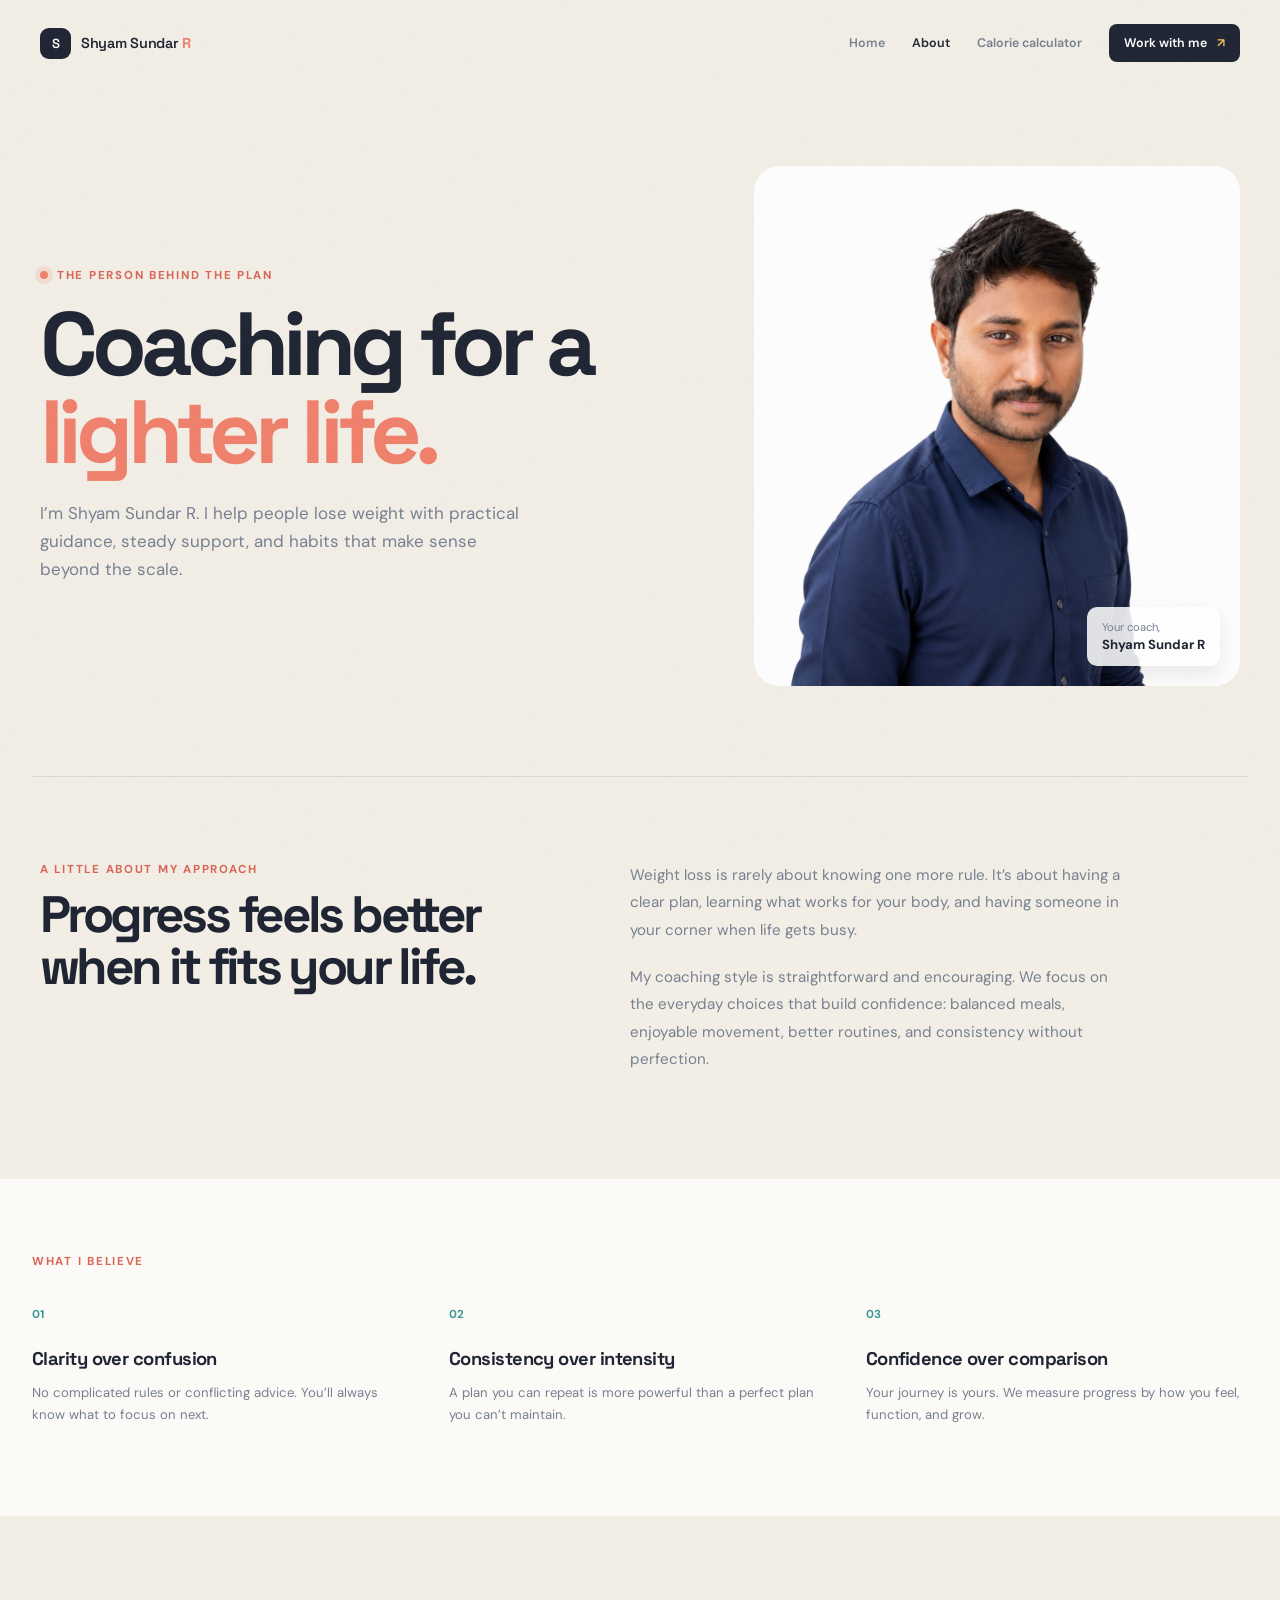
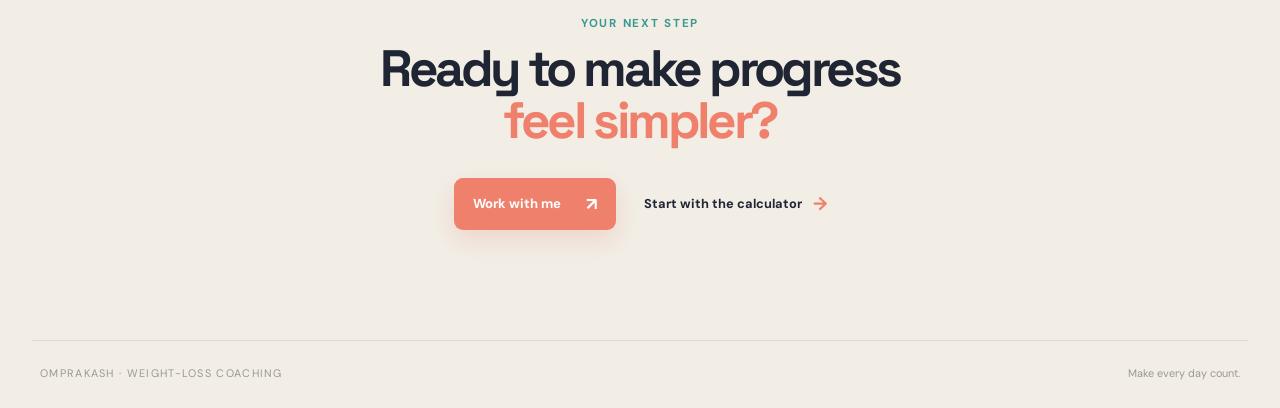
==== about.html @ ed953296 "Name changed" ====
<!DOCTYPE html>
<html lang="en">
<head>
  <meta charset="UTF-8" />
  <meta name="viewport" content="width=device-width, initial-scale=1.0" />
  <meta name="description" content="Learn about Shyam Sundar R and his practical approach to weight-loss coaching." />
  <title>About OMPRAKASH — Weight-loss Coach</title>
  <link rel="preconnect" href="https://fonts.googleapis.com" />
  <link rel="preconnect" href="https://fonts.gstatic.com" crossorigin />
  <link href="https://fonts.googleapis.com/css2?family=DM+Sans:wght@400;500;600;700&family=Space+Grotesk:wght@500;600;700&display=swap" rel="stylesheet" />
  <link rel="stylesheet" href="style.css" />
</head>
<body class="about-page">
  <main class="home-shell">
    <nav class="site-nav" aria-label="Main navigation">
      <a class="brand" href="index.html"><span class="brand-mark">S</span><span>Shyam Sundar <b>R</b></span></a>
      <div class="nav-links"><a href="index.html">Home</a><a class="active" href="about.html">About</a><a href="calculator.html">Calorie calculator</a><a class="nav-cta" href="index.html#contact">Work with me <span>↗</span></a></div>
    </nav>

    <section class="about-hero">
      <div class="about-hero-copy"><p class="eyebrow"><span class="eyebrow-dot"></span> The person behind the plan</p><h1>Coaching for a<br /><em>lighter life.</em></h1><p class="hero-text">I’m Shyam Sundar R. I help people lose weight with practical guidance, steady support, and habits that make sense beyond the scale.</p></div>
      <div class="about-photo"><img src="omprakash_image.jpg" alt="Shyam Sundar R, weight-loss coach" /><span class="photo-caption">Your coach,<br /><strong>Shyam Sundar R</strong></span></div>
    </section>

    <section class="about-story"><div><p class="section-kicker">A little about my approach</p><h2>Progress feels better<br />when it fits your life.</h2></div><div class="story-copy"><p>Weight loss is rarely about knowing one more rule. It’s about having a clear plan, learning what works for your body, and having someone in your corner when life gets busy.</p><p>My coaching style is straightforward and encouraging. We focus on the everyday choices that build confidence: balanced meals, enjoyable movement, better routines, and consistency without perfection.</p></div></section>

    <section class="values-section"><p class="section-kicker">What I believe</p><div class="values-grid"><article><span>01</span><h3>Clarity over confusion</h3><p>No complicated rules or conflicting advice. You’ll always know what to focus on next.</p></article><article><span>02</span><h3>Consistency over intensity</h3><p>A plan you can repeat is more powerful than a perfect plan you can’t maintain.</p></article><article><span>03</span><h3>Confidence over comparison</h3><p>Your journey is yours. We measure progress by how you feel, function, and grow.</p></article></div></section>

    <section class="about-cta"><p class="section-kicker">Your next step</p><h2>Ready to make progress<br /><em>feel simpler?</em></h2><div><a class="primary-button" href="index.html#contact">Work with me <span>↗</span></a><a class="text-link" href="calculator.html">Start with the calculator <span>→</span></a></div></section>
    <footer><span>OMPRAKASH · WEIGHT-LOSS COACHING</span><span>Make every day count.</span></footer>
  </main>
</body>
</html>
---- style.css ----
:root {
  --ink: #1f2533;
  --muted: #778090;
  --line: #e8e7e1;
  --paper: #fbfaf7;
  --cream: #f2eee6;
  --coral: #ef806c;
  --coral-dark: #d96555;
  --teal: #3a9992;
  --teal-light: #e0f2ef;
  --gold: #f4bd58;
  --shadow: 0 24px 70px rgba(52, 48, 35, .10);
}

* { box-sizing: border-box; }
body { margin: 0; color: var(--ink); background: var(--cream); font-family: "DM Sans", sans-serif; }
body::before { content: ""; position: fixed; inset: 0; pointer-events: none; opacity: .18; background-image: url("data:image/svg+xml,%3Csvg viewBox='0 0 180 180' xmlns='http://www.w3.org/2000/svg'%3E%3Cfilter id='n'%3E%3CfeTurbulence type='fractalNoise' baseFrequency='.8' numOctaves='4' stitchTiles='stitch'/%3E%3C/filter%3E%3Crect width='100%25' height='100%25' filter='url(%23n)' opacity='.14'/%3E%3C/svg%3E"); }
.page-shell { width: min(1160px, calc(100% - 40px)); margin: 0 auto; padding: 70px 0 28px; }
.home-shell { width: min(1240px, calc(100% - 64px)); margin: 0 auto; padding: 24px 0 28px; }
.site-nav { display: flex; align-items: center; justify-content: space-between; gap: 24px; padding: 0 8px 26px; }
.brand { display: inline-flex; align-items: center; gap: 10px; color: var(--ink); font-family: "Space Grotesk", sans-serif; font-size: .9rem; font-weight: 600; text-decoration: none; letter-spacing: -.02em; }
.brand b { color: var(--coral); }
.brand-mark { display: grid; place-items: center; width: 31px; height: 31px; border-radius: 9px; background: var(--ink); color: white; font-size: .82rem; }
.nav-links { display: flex; align-items: center; gap: 27px; }
.nav-links a { color: var(--muted); font-size: .78rem; font-weight: 600; text-decoration: none; transition: color .2s ease; }
.nav-links a:hover, .nav-links a.active { color: var(--ink); }
.nav-links .nav-cta { padding: 11px 15px; border-radius: 8px; background: var(--ink); color: white; }
.nav-links .nav-cta span { margin-left: 7px; color: var(--gold); }
.home-hero { display: grid; grid-template-columns: .96fr 1.04fr; gap: 64px; align-items: center; min-height: 650px; padding: 46px 8px 75px; }
.home-hero h1 { font-size: clamp(4rem, 7.3vw, 7.5rem); }
.home-hero .hero-text { max-width: 450px; }
.hero-actions { display: flex; align-items: center; gap: 25px; margin-top: 31px; }
.primary-button, .light-button { display: inline-flex; align-items: center; gap: 25px; padding: 15px 19px; border-radius: 9px; color: white; background: var(--coral); font-size: .82rem; font-weight: 700; text-decoration: none; box-shadow: 0 10px 25px rgba(217,101,85,.18); transition: transform .2s ease, background .2s ease; }
.primary-button:hover, .light-button:hover { transform: translateY(-2px); background: var(--coral-dark); }
.primary-button span, .light-button span { font-size: 1.1rem; }
.text-link { display: inline-flex; align-items: center; gap: 11px; color: var(--ink); font-size: .8rem; font-weight: 700; text-decoration: none; }
.text-link span { color: var(--coral); font-size: 1.15rem; transition: transform .2s ease; }
.text-link:hover span { transform: translateX(4px); }
.social-proof { display: flex; align-items: center; gap: 12px; margin-top: 55px; }
.avatar-stack { display: flex; padding-left: 8px; }
.avatar-stack span { display: grid; place-items: center; width: 30px; height: 30px; margin-left: -8px; border: 2px solid var(--cream); border-radius: 50%; background: var(--teal); color: white; font-size: .62rem; font-weight: 700; }
.avatar-stack span:nth-child(2) { background: var(--coral); }.avatar-stack span:nth-child(3) { background: var(--gold); color: var(--ink); }
.social-proof p { margin: 0; color: var(--muted); font-size: .7rem; line-height: 1.55; }.social-proof strong { color: var(--ink); }
.hero-visual { position: relative; min-height: 540px; overflow: hidden; border-radius: 28px; background: #f7f7f5; }
.hero-image { display: block; width: 100%; height: 100%; min-height: 540px; object-fit: cover; object-position: center top; }
.hero-visual::before { content: ""; position: absolute; width: 450px; height: 450px; right: -60px; bottom: -190px; border: 1px solid rgba(255,255,255,.55); border-radius: 50%; box-shadow: 0 0 0 55px rgba(255,255,255,.12), 0 0 0 110px rgba(255,255,255,.08); }
.visual-glow { position: absolute; width: 280px; height: 280px; top: 54px; right: 12%; border-radius: 50%; background: #b5d5c8; filter: blur(2px); }
.sun-disc { position: absolute; top: 85px; right: 24%; width: 118px; height: 118px; display: grid; place-items: center; border-radius: 50%; background: #f8ca70; color: white; font-size: 1.9rem; box-shadow: 0 0 0 17px rgba(248,202,112,.2); }
.hero-card { position: absolute; z-index: 2; display: flex; gap: 13px; align-items: center; padding: 13px 15px; border: 1px solid rgba(255,255,255,.75); border-radius: 13px; background: rgba(255,255,255,.8); box-shadow: 0 12px 25px rgba(36,73,66,.1); backdrop-filter: blur(10px); }.card-top { top: 53px; left: 35px; display: block; }.card-top span { display: block; margin-bottom: 4px; color: var(--coral); font-size: .62rem; font-weight: 700; }.hero-card strong, .hero-card small { display: block; }.hero-card strong { font-size: .78rem; }.hero-card small { margin-top: 2px; color: var(--muted); font-size: .65rem; }.card-bottom { left: 32px; bottom: 52px; }.check { display: grid; place-items: center; width: 27px; height: 27px; border-radius: 50%; background: var(--teal); color: white; font-size: .75rem; }
.figure { position: absolute; z-index: 1; bottom: -15px; left: 42%; width: 185px; height: 395px; }.figure-head { position: absolute; left: 71px; top: 0; width: 63px; height: 67px; border-radius: 50% 50% 45% 45%; background: #a65f45; }.figure-body { position: absolute; top: 56px; left: 41px; width: 126px; height: 205px; border-radius: 48% 48% 26% 32%; background: #f5a27e; transform: rotate(5deg); }.figure-arm { position: absolute; z-index: -1; top: 92px; left: 7px; width: 50px; height: 205px; border-radius: 35px; background: #a65f45; transform: rotate(11deg); }.figure-leg { position: absolute; top: 233px; width: 52px; height: 175px; border-radius: 28px; background: #e57357; }.figure-leg.left { left: 50px; transform: rotate(4deg); }.figure-leg.right { left: 105px; transform: rotate(-7deg); }
.plant { position: absolute; right: 35px; bottom: 28px; width: 68px; height: 130px; }.plant b { position: absolute; bottom: 0; left: 13px; width: 44px; height: 47px; border-radius: 7px 7px 20px 20px; background: #d77b59; }.plant i { position: absolute; bottom: 35px; left: 31px; width: 24px; height: 74px; border-radius: 100% 0; background: #4f9f81; transform-origin: bottom; transform: rotate(-28deg); }.plant i:nth-child(2) { transform: rotate(29deg) scale(.82); background: #6aaa87; }.plant i:nth-child(3) { transform: rotate(3deg) scale(.68); background: #398c76; }
.promise-section, .method-section { padding: 80px 8px; border-top: 1px solid rgba(31,37,51,.1); }.promise-section { display: grid; grid-template-columns: .8fr 1.2fr; gap: 80px; }.section-intro h2, .method-copy h2, .contact-section h2 { margin: 0; font-size: clamp(2.5rem, 4vw, 4.2rem); line-height: 1.02; letter-spacing: -.07em; }.section-intro h2 em, .method-copy h2 em, .contact-section h2 em { color: var(--coral); font-style: normal; }.promise-grid { display: grid; grid-template-columns: repeat(3, 1fr); gap: 25px; }.promise-grid article { padding-top: 4px; }.number { color: var(--coral); font-family: "Space Grotesk"; font-size: .72rem; font-weight: 700; }.promise-grid h3 { margin: 31px 0 13px; font-family: "Space Grotesk"; font-size: 1.15rem; letter-spacing: -.035em; }.promise-grid p, .method-copy > p { margin: 0; color: var(--muted); font-size: .82rem; line-height: 1.7; }
.method-section { display: grid; grid-template-columns: 1fr 1fr; gap: 100px; align-items: center; background: var(--paper); margin: 0 -100px; padding-left: 100px; padding-right: 100px; }.method-copy .section-kicker { margin-bottom: 18px; }.method-copy > p { max-width: 450px; margin: 25px 0; }.steps-card { display: grid; gap: 13px; }.steps-card div { display: grid; grid-template-columns: 38px 1fr auto; align-items: center; gap: 15px; padding: 19px 20px; border-radius: 12px; background: white; box-shadow: 0 12px 30px rgba(52,48,35,.06); }.steps-card span { color: var(--coral); font-size: .7rem; font-weight: 700; }.steps-card strong { font-family: "Space Grotesk"; font-size: 1rem; }.steps-card small { color: var(--muted); font-size: .7rem; }
.calculator-promo { display: flex; justify-content: space-between; align-items: center; gap: 30px; margin: 80px 8px; padding: 45px 48px; border-radius: 20px; background: var(--teal); color: white; }.calculator-promo .section-kicker { color: #b3e2d9; }.calculator-promo h2 { margin: 0; font-family: "Space Grotesk"; font-size: 2.25rem; letter-spacing: -.06em; }.calculator-promo p:last-child { margin: 10px 0 0; color: rgba(255,255,255,.68); font-size: .84rem; }.light-button { background: white; color: var(--ink); box-shadow: none; }.light-button:hover { background: #f7f4ed; }.contact-section { padding: 85px 8px 100px; text-align: center; }.contact-section .section-kicker { color: var(--teal); }.contact-section h2 { margin-bottom: 30px; }.contact-section .primary-button { display: inline-flex; }
.home-page footer { padding: 25px 8px 0; border-top: 1px solid rgba(31,37,51,.1); }
.about-hero { display: grid; grid-template-columns: 1fr .78fr; gap: 90px; align-items: center; padding: 78px 8px 90px; }.about-hero h1 { font-size: clamp(4rem, 7vw, 7rem); }.about-hero .hero-text { max-width: 500px; }.about-photo { position: relative; height: 520px; overflow: hidden; border-radius: 26px; background: #f6f6f4; }.about-photo img { width: 100%; height: 100%; object-fit: cover; object-position: center top; }.photo-caption { position: absolute; right: 20px; bottom: 20px; padding: 12px 15px; border-radius: 10px; background: rgba(255,255,255,.86); color: var(--muted); font-size: .7rem; line-height: 1.45; box-shadow: 0 8px 18px rgba(31,37,51,.09); }.photo-caption strong { color: var(--ink); font-size: .82rem; }.about-story { display: grid; grid-template-columns: .9fr 1.1fr; gap: 90px; padding: 85px 8px; border-top: 1px solid rgba(31,37,51,.1); }.about-story h2, .about-cta h2 { margin: 0; font-family: "Space Grotesk"; font-size: clamp(2.5rem, 4vw, 4.1rem); line-height: 1.02; letter-spacing: -.07em; }.story-copy { max-width: 500px; }.story-copy p { margin: 0 0 20px; color: var(--muted); font-size: .95rem; line-height: 1.8; }.values-section { padding: 75px 8px 90px; background: var(--paper); margin: 0 -100px; padding-left: 100px; padding-right: 100px; }.values-grid { display: grid; grid-template-columns: repeat(3, 1fr); gap: 35px; margin-top: 30px; }.values-grid article { padding-top: 3px; }.values-grid span { color: var(--teal); font-size: .72rem; font-weight: 700; }.values-grid h3 { margin: 24px 0 12px; font-family: "Space Grotesk"; font-size: 1.15rem; letter-spacing: -.03em; }.values-grid p { margin: 0; color: var(--muted); font-size: .82rem; line-height: 1.7; }.about-cta { padding: 100px 8px 110px; text-align: center; }.about-cta .section-kicker { color: var(--teal); }.about-cta h2 { margin-bottom: 30px; }.about-cta h2 em { color: var(--coral); font-style: normal; }.about-cta > div { display: flex; justify-content: center; align-items: center; gap: 28px; }.about-page footer { padding: 25px 8px 0; border-top: 1px solid rgba(31,37,51,.1); }
.hero { display: flex; align-items: center; justify-content: space-between; gap: 42px; padding: 0 42px 54px; }
.hero-copy { max-width: 650px; }
.eyebrow, .section-kicker { color: var(--coral-dark); font-size: .72rem; font-weight: 700; letter-spacing: .15em; text-transform: uppercase; }
.eyebrow { display: flex; align-items: center; gap: 9px; margin: 0 0 18px; }
.eyebrow-dot { width: 8px; height: 8px; border-radius: 50%; background: var(--coral); box-shadow: 0 0 0 5px rgba(239,128,108,.16); }
h1, h2 { font-family: "Space Grotesk", sans-serif; }
h1 { margin: 0; max-width: 620px; font-size: clamp(3rem, 6vw, 5.8rem); line-height: .98; letter-spacing: -.065em; }
h1 em { color: var(--coral); font-style: normal; }
.hero-text { max-width: 480px; margin: 24px 0 0; color: var(--muted); font-size: 1.06rem; line-height: 1.65; }
.hero-orbit { position: relative; width: 182px; height: 182px; flex: 0 0 auto; }
.orbit { position: absolute; inset: 0; border: 1px solid rgba(58,153,146,.25); border-radius: 50%; transform: rotate(-26deg); }
.orbit-two { inset: 17px -8px; border-color: rgba(239,128,108,.38); transform: rotate(58deg); }
.orbit::after, .orbit-two::after { content: ""; position: absolute; width: 10px; height: 10px; border-radius: 50%; background: var(--coral); top: 7px; left: 25px; }
.orbit-two::after { background: var(--teal); top: auto; bottom: 12px; left: auto; right: 4px; }
.orbit-core { position: absolute; inset: 44px; display: flex; flex-direction: column; justify-content: center; align-items: center; border-radius: 50%; background: var(--teal); color: white; box-shadow: 0 12px 30px rgba(58,153,146,.28); }
.orbit-core span { font-size: .65rem; letter-spacing: .13em; text-transform: uppercase; opacity: .78; }
.orbit-core strong { font-family: "Space Grotesk"; font-size: 1.3rem; }
.calculator-grid { display: grid; grid-template-columns: minmax(0, 1fr) minmax(0, 1fr); gap: 22px; }
.form-card, .results-card { min-height: 570px; border-radius: 24px; padding: 38px; box-shadow: var(--shadow); }
.form-card { background: var(--paper); }
.results-card { position: relative; overflow: hidden; background: var(--ink); color: white; }
.results-card::after { content: ""; position: absolute; width: 240px; height: 240px; border: 1px solid rgba(255,255,255,.08); border-radius: 50%; right: -100px; bottom: -110px; box-shadow: 0 0 0 35px rgba(255,255,255,.025), 0 0 0 70px rgba(255,255,255,.018); }
.card-heading, .results-topline { display: flex; justify-content: space-between; align-items: flex-start; }
.section-kicker { margin: 0 0 12px; }
.card-heading h2 { margin: 0 0 30px; font-size: 1.7rem; letter-spacing: -.04em; }
.step-count { color: var(--muted); font-size: .78rem; font-weight: 600; }
.field-row { display: grid; gap: 18px; margin-bottom: 20px; }
.two-columns { grid-template-columns: 1fr 1fr; }
.field { display: flex; flex-direction: column; gap: 9px; min-width: 0; }
.field > span, legend { font-size: .76rem; color: var(--muted); font-weight: 700; letter-spacing: .02em; }
.field small { font-weight: 400; color: #a0a6ae; }
input, select { width: 100%; height: 51px; border: 1px solid var(--line); border-radius: 10px; background: #fff; color: var(--ink); font: inherit; font-size: .95rem; padding: 0 15px; outline: none; transition: .2s ease; }
input:focus, select:focus { border-color: var(--teal); box-shadow: 0 0 0 4px rgba(58,153,146,.12); }
fieldset { border: 0; padding: 0; margin: 0; }
legend { padding: 0; margin-bottom: 9px; }
.segmented-control { height: 51px; display: flex; padding: 4px; border-radius: 10px; background: #f0efeb; }
.segmented-control label { flex: 1; position: relative; }
.segmented-control input { position: absolute; opacity: 0; width: 0; }
.segmented-control span { display: flex; align-items: center; justify-content: center; height: 100%; color: var(--muted); border-radius: 7px; font-size: .83rem; cursor: pointer; transition: .2s ease; }
.segmented-control input:checked + span { color: var(--ink); background: white; box-shadow: 0 2px 8px rgba(31,37,51,.08); font-weight: 700; }
.activity-field { margin-bottom: 28px; }
.calculate-button { width: 100%; border: 0; padding: 16px 20px; border-radius: 10px; background: var(--coral); color: white; font: 700 .93rem "DM Sans"; cursor: pointer; transition: transform .2s ease, background .2s ease, box-shadow .2s ease; }
.calculate-button span { float: right; font-size: 1.2rem; line-height: .8; }
.calculate-button:hover { background: var(--coral-dark); transform: translateY(-2px); box-shadow: 0 10px 22px rgba(217,101,85,.22); }
.form-note { margin: 15px 0 0; color: #a0a6ae; font-size: .7rem; line-height: 1.5; }
.results-topline .section-kicker { color: #f4bd58; }
.status-pill { display: inline-flex; gap: 7px; align-items: center; padding: 7px 10px; border: 1px solid rgba(255,255,255,.12); border-radius: 30px; color: rgba(255,255,255,.62); font-size: .67rem; }
.status-pill span { width: 6px; height: 6px; background: var(--teal); border-radius: 50%; }
.results-empty { display: flex; flex-direction: column; justify-content: center; align-items: flex-start; height: 435px; }
.spark-icon { display: grid; place-items: center; width: 47px; height: 47px; margin-bottom: 22px; border-radius: 14px; background: rgba(244,189,88,.16); color: var(--gold); font-size: 1.6rem; }
.results-empty h2 { margin: 0; font-size: 2.15rem; line-height: 1.08; letter-spacing: -.06em; }
.results-empty p { max-width: 270px; margin: 16px 0 0; color: rgba(255,255,255,.54); font-size: .9rem; line-height: 1.6; }
.hidden { display: none; }
.maintenance-summary { padding: 18px 0 25px; border-bottom: 1px solid rgba(255,255,255,.12); }
.summary-label, .summary-caption { display: block; color: rgba(255,255,255,.55); font-size: .76rem; }
.maintenance-summary strong { display: block; margin: 7px 0 3px; font-family: "Space Grotesk"; font-size: 3.2rem; letter-spacing: -.07em; }
.maintenance-summary strong small { font: 500 .78rem "DM Sans"; color: rgba(255,255,255,.5); letter-spacing: 0; }
.target-list { display: grid; gap: 10px; padding: 22px 0; }
.target { display: grid; grid-template-columns: 34px 1fr auto; gap: 13px; align-items: center; padding: 13px 14px; border-radius: 13px; background: rgba(255,255,255,.06); }
.target-icon { display: grid; place-items: center; width: 32px; height: 32px; border-radius: 9px; font-size: 1.1rem; }
.target-lose .target-icon { color: #f8a18d; background: rgba(239,128,108,.15); }
.target-maintain .target-icon { color: #82d0c8; background: rgba(58,153,146,.18); }
.target-gain .target-icon { color: #f5cf81; background: rgba(244,189,88,.16); }
.target div:nth-child(2) span, .target div:nth-child(2) small { display: block; }
.target div:nth-child(2) span { font-size: .86rem; font-weight: 700; }
.target div:nth-child(2) small { margin-top: 2px; color: rgba(255,255,255,.45); font-size: .68rem; }
.target > strong { font-family: "Space Grotesk"; font-size: 1.25rem; }
.target > strong small { margin-left: 3px; color: rgba(255,255,255,.4); font: 500 .62rem "DM Sans"; }
.results-tip { position: relative; z-index: 1; display: flex; gap: 9px; margin: 0; color: rgba(255,255,255,.5); font-size: .7rem; line-height: 1.5; }
.results-tip span { color: var(--gold); }
footer { display: flex; justify-content: space-between; padding: 25px 42px 0; color: #99988f; font-size: .68rem; letter-spacing: .12em; }
footer span:last-child { letter-spacing: 0; }
@media (max-width: 800px) { .page-shell { padding-top: 42px; } .hero { padding: 0 10px 36px; } .hero-orbit { width: 130px; height: 130px; } .orbit-core { inset: 32px; } .calculator-grid { grid-template-columns: 1fr; } .form-card, .results-card { min-height: auto; padding: 28px; } .results-empty { height: 330px; } footer { padding-left: 10px; padding-right: 10px; } }
@media (max-width: 520px) { .hero { display: block; } .hero-orbit { margin: 35px auto 0; } h1 { font-size: 3.5rem; } .two-columns { grid-template-columns: 1fr; } .form-card, .results-card { border-radius: 18px; } .status-pill { display: none; } .maintenance-summary strong { font-size: 2.7rem; } footer { gap: 10px; flex-direction: column; } }
@media (max-width: 800px) { .home-shell { width: min(100% - 36px, 620px); } .site-nav { padding-left: 0; padding-right: 0; }.nav-links { gap: 13px; }.nav-links a:not(.nav-cta) { display: none; }.home-hero { grid-template-columns: 1fr; gap: 42px; padding: 35px 0 60px; }.home-hero h1 { font-size: clamp(4rem, 17vw, 6rem); }.hero-visual { min-height: 470px; }.promise-section, .method-section { grid-template-columns: 1fr; gap: 40px; }.method-section { margin: 0 -18px; padding-left: 18px; padding-right: 18px; }.promise-grid { gap: 35px; }.calculator-promo { align-items: flex-start; flex-direction: column; margin-left: 0; margin-right: 0; padding: 32px; } }
@media (max-width: 800px) { .about-hero { grid-template-columns: 1fr; gap: 40px; padding: 45px 0 60px; }.about-hero h1 { font-size: clamp(4rem, 16vw, 6rem); }.about-photo { height: 460px; }.about-story { grid-template-columns: 1fr; gap: 35px; padding: 65px 0; }.values-section { margin: 0 -18px; padding-left: 18px; padding-right: 18px; }.values-grid { gap: 28px; }.about-cta { padding: 75px 0 85px; } }
@media (max-width: 520px) { .home-shell { width: min(100% - 28px, 500px); }.brand { font-size: .78rem; }.hero-actions { align-items: flex-start; flex-direction: column; gap: 18px; }.hero-visual, .hero-image { min-height: 390px; }.card-top { left: 18px; }.card-bottom { left: 16px; bottom: 24px; }.calculator-promo h2 { font-size: 1.8rem; }.steps-card small { display: none; } }
@media (max-width: 520px) { .about-photo { height: 390px; }.values-grid { grid-template-columns: 1fr; gap: 30px; }.about-cta > div { align-items: flex-start; flex-direction: column; gap: 20px; }.about-cta .primary-button { align-self: center; } }
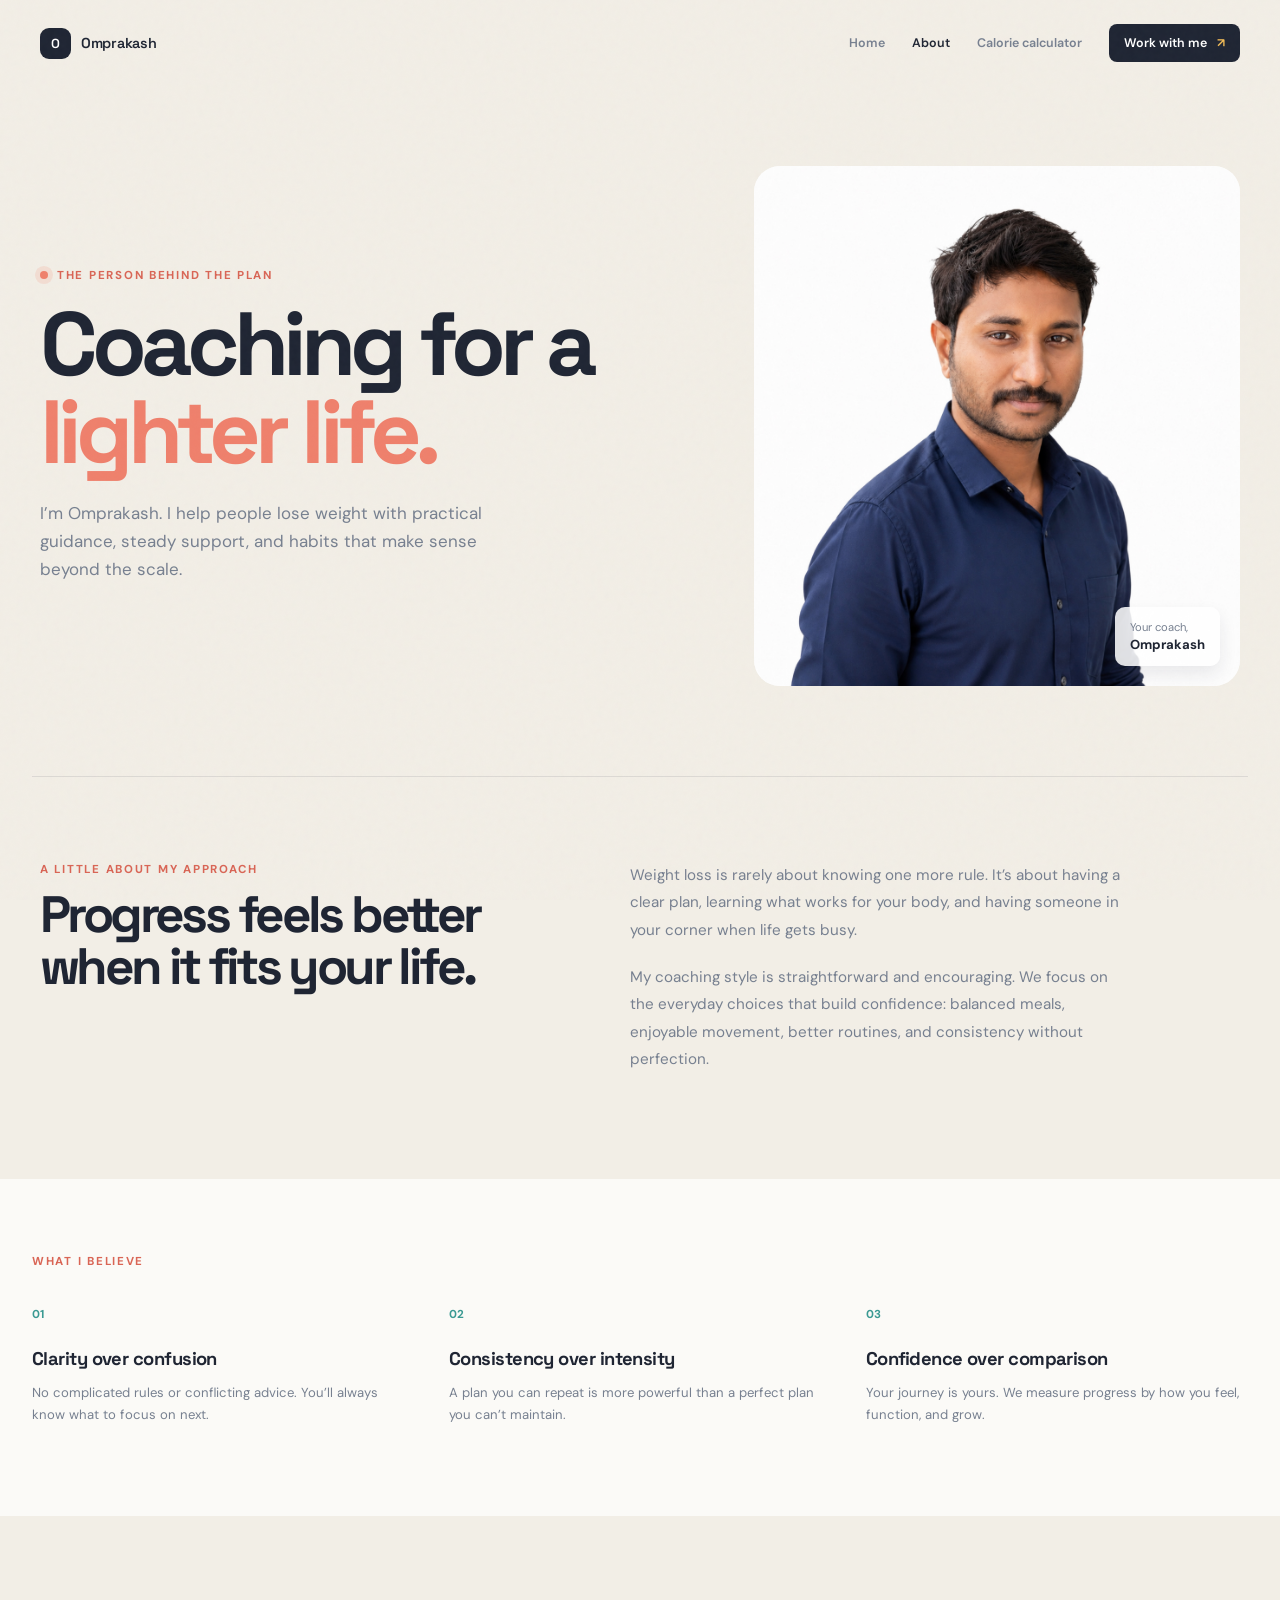
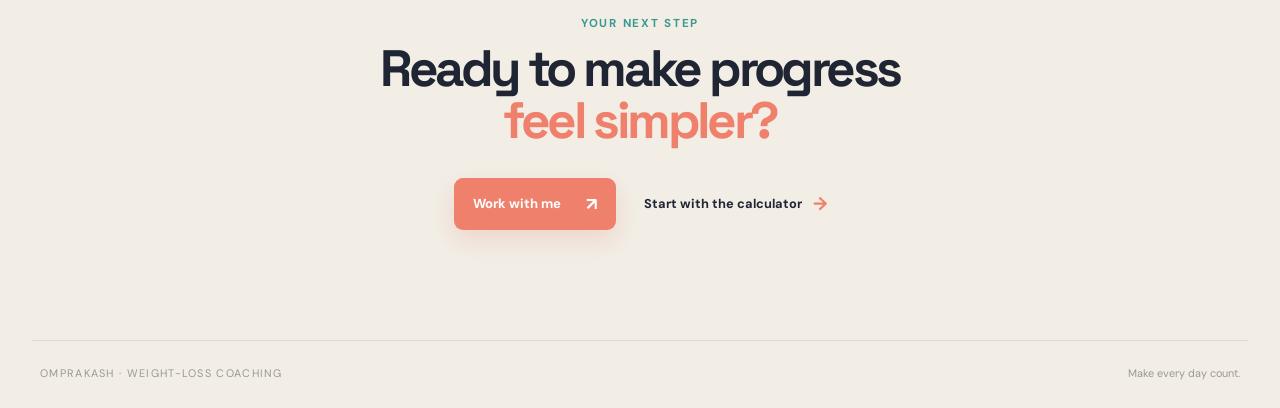
==== commit 2694d3af: "Name changed new" ====
--- a/about.html
+++ b/about.html
@@ -3,7 +3,7 @@
 <head>
   <meta charset="UTF-8" />
   <meta name="viewport" content="width=device-width, initial-scale=1.0" />
-  <meta name="description" content="Learn about Shyam Sundar R and his practical approach to weight-loss coaching." />
+  <meta name="description" content="Learn about Omprakash and his practical approach to weight-loss coaching." />
   <title>About OMPRAKASH — Weight-loss Coach</title>
   <link rel="preconnect" href="https://fonts.googleapis.com" />
   <link rel="preconnect" href="https://fonts.gstatic.com" crossorigin />
@@ -13,13 +13,13 @@
 <body class="about-page">
   <main class="home-shell">
     <nav class="site-nav" aria-label="Main navigation">
-      <a class="brand" href="index.html"><span class="brand-mark">S</span><span>Shyam Sundar <b>R</b></span></a>
+      <a class="brand" href="index.html"><span class="brand-mark">O</span><span>Omprakash</span></a>
       <div class="nav-links"><a href="index.html">Home</a><a class="active" href="about.html">About</a><a href="calculator.html">Calorie calculator</a><a class="nav-cta" href="index.html#contact">Work with me <span>↗</span></a></div>
     </nav>
 
     <section class="about-hero">
-      <div class="about-hero-copy"><p class="eyebrow"><span class="eyebrow-dot"></span> The person behind the plan</p><h1>Coaching for a<br /><em>lighter life.</em></h1><p class="hero-text">I’m Shyam Sundar R. I help people lose weight with practical guidance, steady support, and habits that make sense beyond the scale.</p></div>
-      <div class="about-photo"><img src="omprakash_image.jpg" alt="Shyam Sundar R, weight-loss coach" /><span class="photo-caption">Your coach,<br /><strong>Shyam Sundar R</strong></span></div>
+      <div class="about-hero-copy"><p class="eyebrow"><span class="eyebrow-dot"></span> The person behind the plan</p><h1>Coaching for a<br /><em>lighter life.</em></h1><p class="hero-text">I’m Omprakash. I help people lose weight with practical guidance, steady support, and habits that make sense beyond the scale.</p></div>
+      <div class="about-photo"><img src="omprakash_image.jpg" alt="Omprakash, weight-loss coach" /><span class="photo-caption">Your coach,<br /><strong>Omprakash</strong></span></div>
     </section>
 
     <section class="about-story"><div><p class="section-kicker">A little about my approach</p><h2>Progress feels better<br />when it fits your life.</h2></div><div class="story-copy"><p>Weight loss is rarely about knowing one more rule. It’s about having a clear plan, learning what works for your body, and having someone in your corner when life gets busy.</p><p>My coaching style is straightforward and encouraging. We focus on the everyday choices that build confidence: balanced meals, enjoyable movement, better routines, and consistency without perfection.</p></div></section>
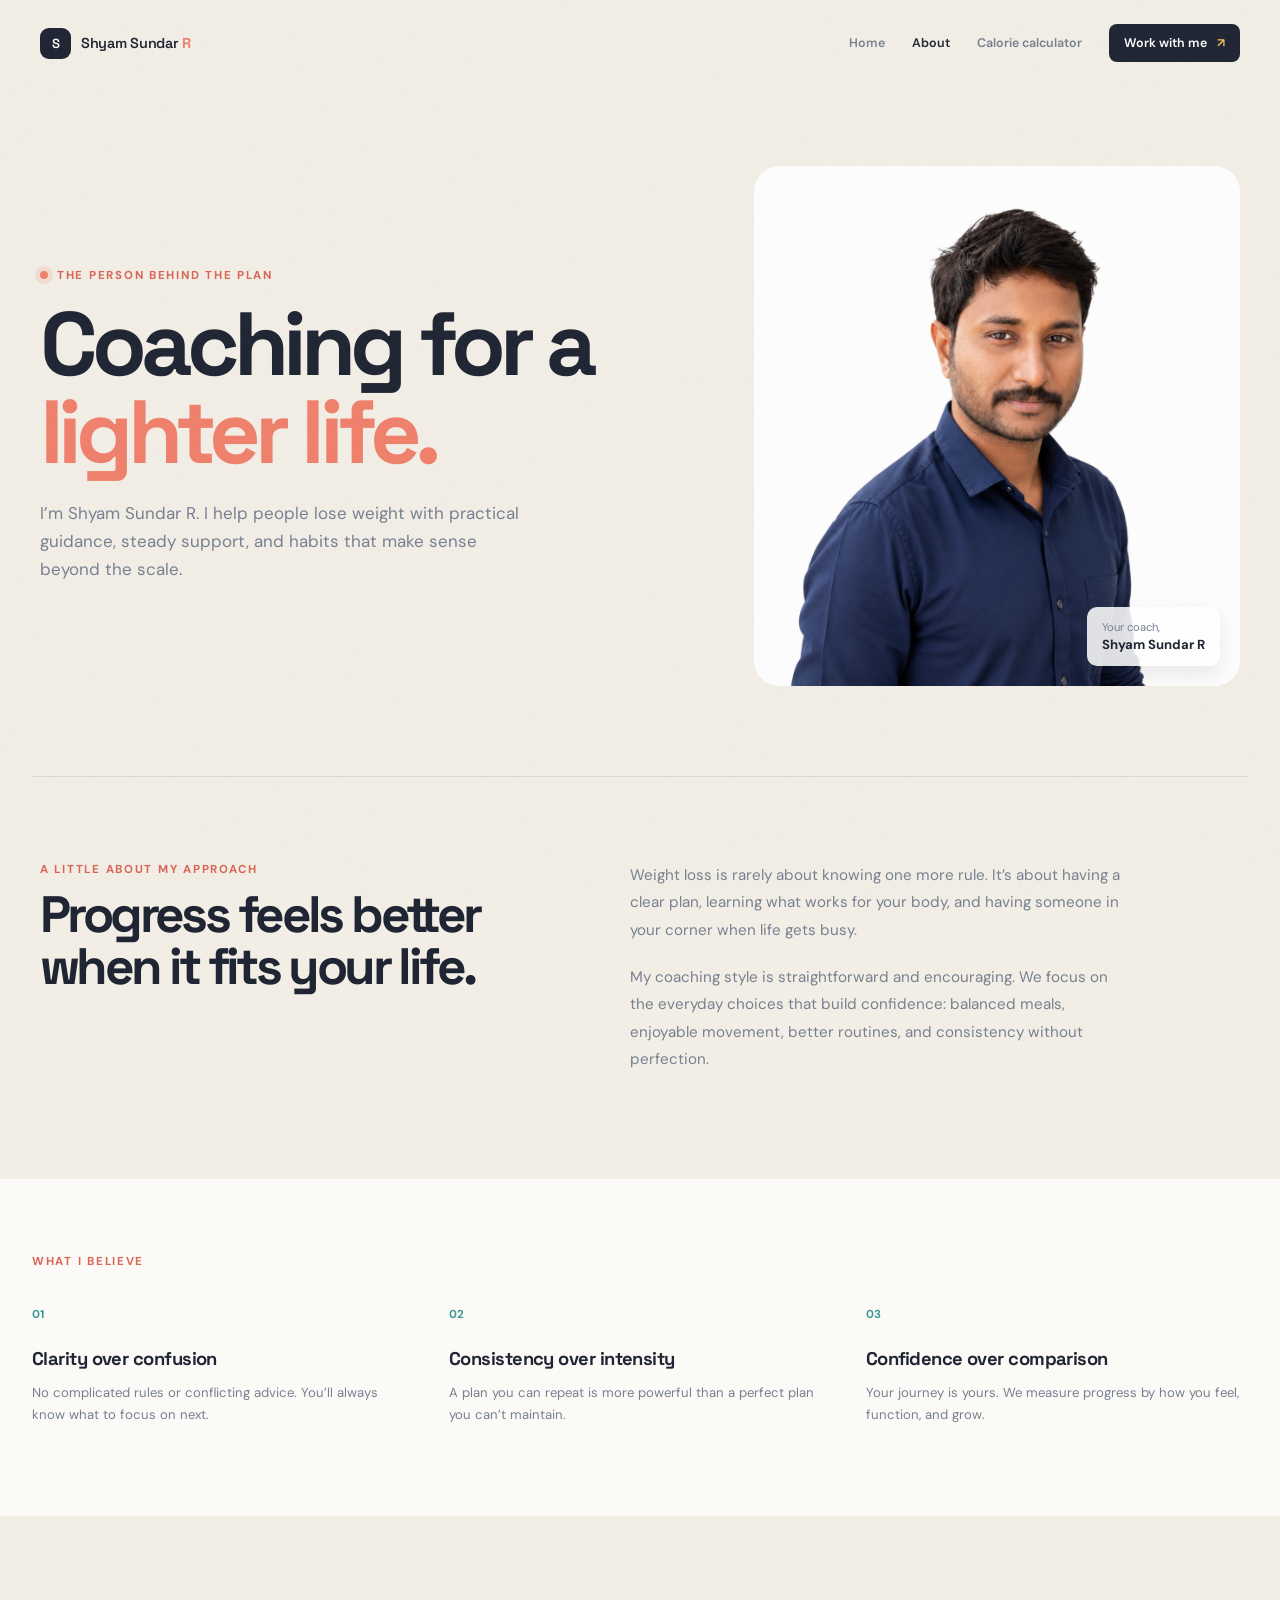
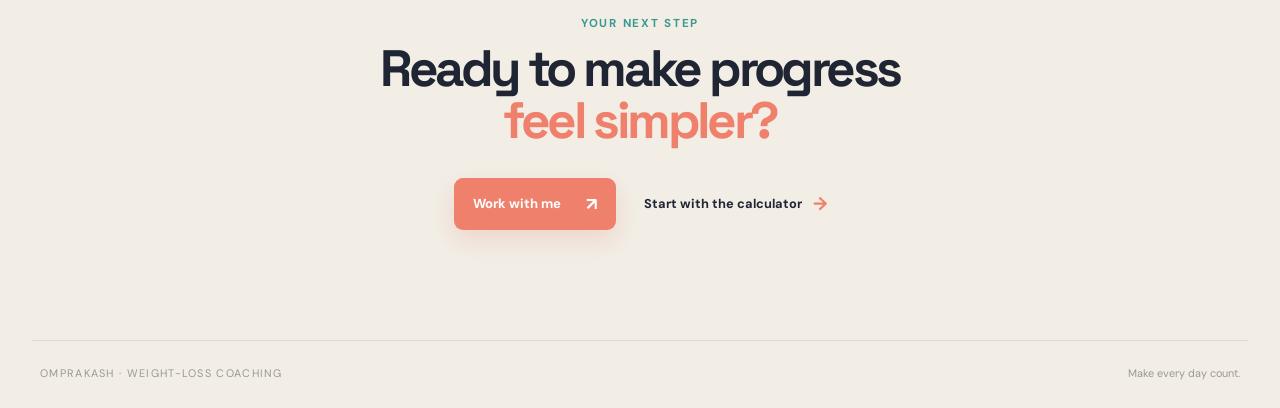
==== commit a18e451e: "N change" ====
--- a/about.html
+++ b/about.html
@@ -13,13 +13,13 @@
 <body class="about-page">
   <main class="home-shell">
     <nav class="site-nav" aria-label="Main navigation">
-      <a class="brand" href="index.html"><span class="brand-mark">O</span><span>Omprakash</span></a>
+      <a class="brand" href="index.html"><span class="brand-mark">S</span><span>Shyam Sundar <b>R</b></span></a>
       <div class="nav-links"><a href="index.html">Home</a><a class="active" href="about.html">About</a><a href="calculator.html">Calorie calculator</a><a class="nav-cta" href="index.html#contact">Work with me <span>↗</span></a></div>
     </nav>
 
     <section class="about-hero">
-      <div class="about-hero-copy"><p class="eyebrow"><span class="eyebrow-dot"></span> The person behind the plan</p><h1>Coaching for a<br /><em>lighter life.</em></h1><p class="hero-text">I’m Omprakash. I help people lose weight with practical guidance, steady support, and habits that make sense beyond the scale.</p></div>
-      <div class="about-photo"><img src="omprakash_image.jpg" alt="Omprakash, weight-loss coach" /><span class="photo-caption">Your coach,<br /><strong>Omprakash</strong></span></div>
+      <div class="about-hero-copy"><p class="eyebrow"><span class="eyebrow-dot"></span> The person behind the plan</p><h1>Coaching for a<br /><em>lighter life.</em></h1><p class="hero-text">I’m Shyam Sundar R. I help people lose weight with practical guidance, steady support, and habits that make sense beyond the scale.</p></div>
+      <div class="about-photo"><img src="omprakash_image.jpg" alt="Shyam Sundar R, weight-loss coach" /><span class="photo-caption">Your coach,<br /><strong>Shyam Sundar R</strong></span></div>
     </section>
 
     <section class="about-story"><div><p class="section-kicker">A little about my approach</p><h2>Progress feels better<br />when it fits your life.</h2></div><div class="story-copy"><p>Weight loss is rarely about knowing one more rule. It’s about having a clear plan, learning what works for your body, and having someone in your corner when life gets busy.</p><p>My coaching style is straightforward and encouraging. We focus on the everyday choices that build confidence: balanced meals, enjoyable movement, better routines, and consistency without perfection.</p></div></section>
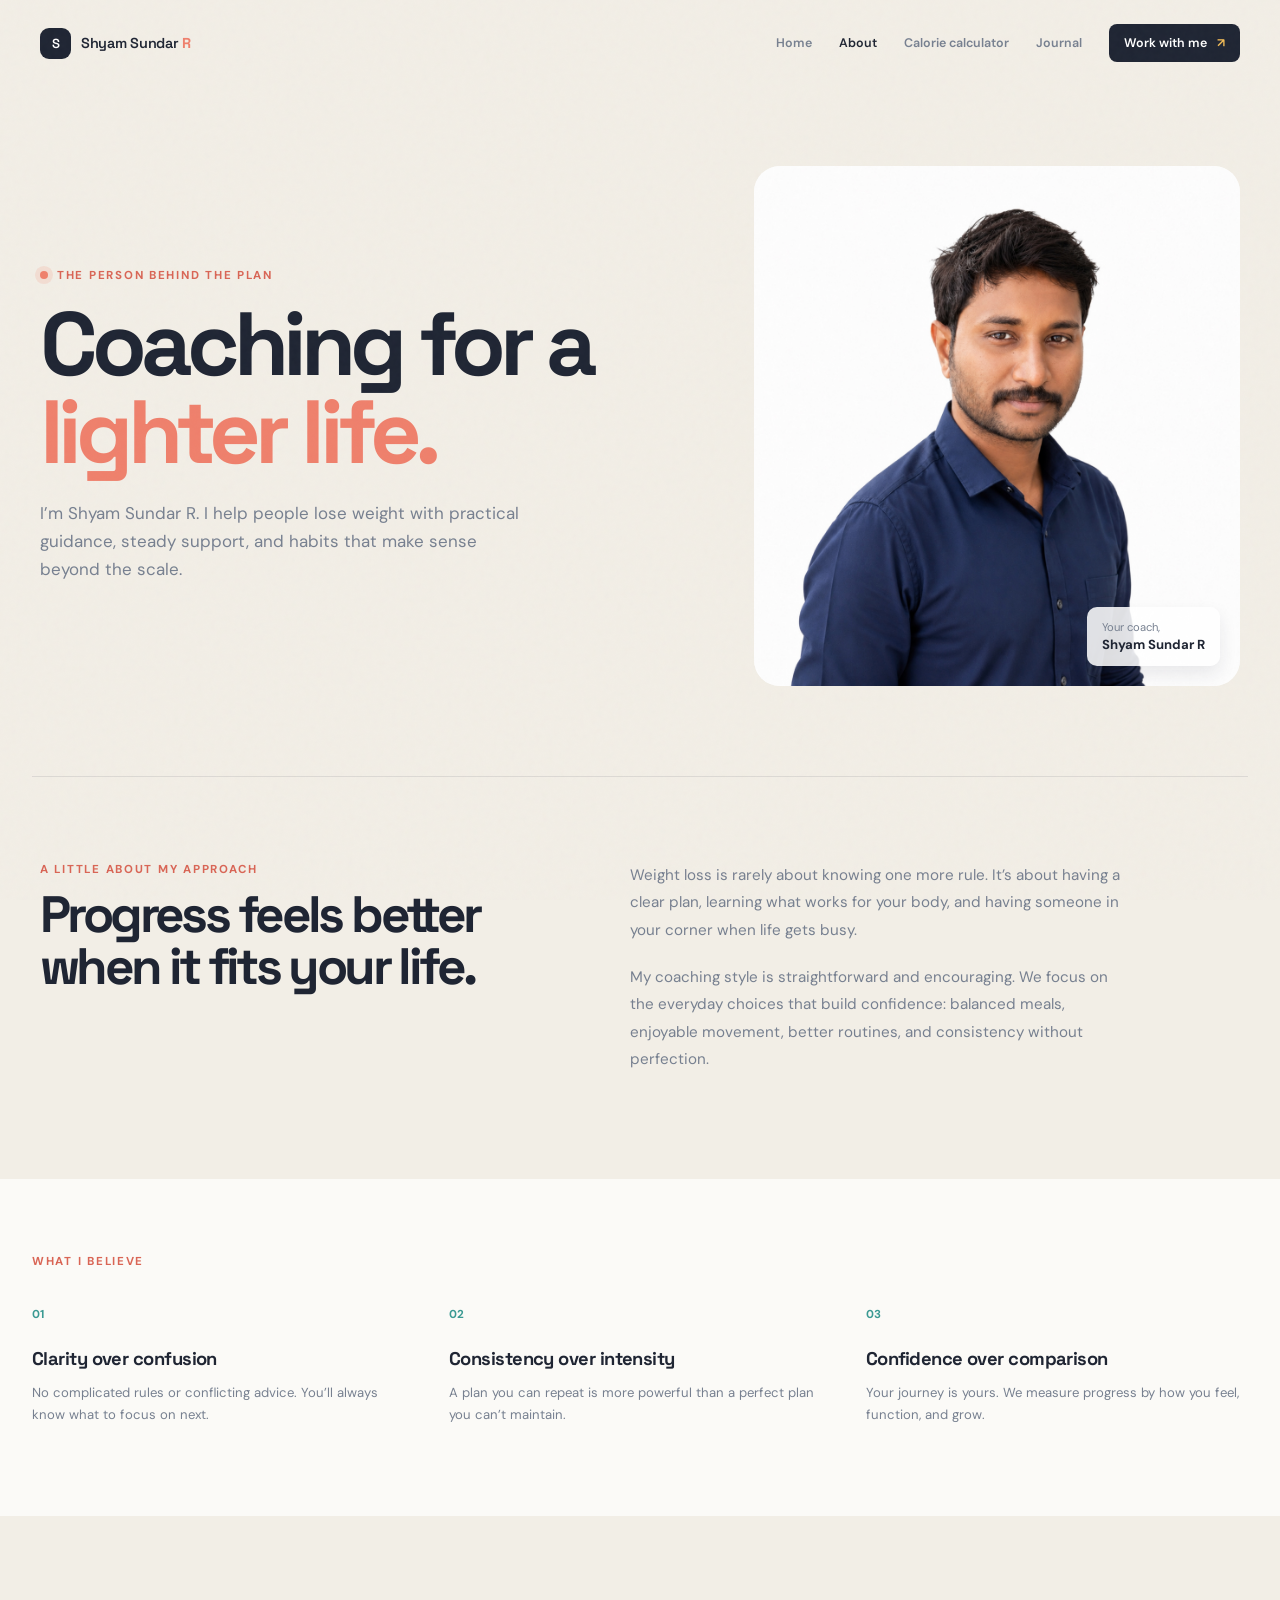
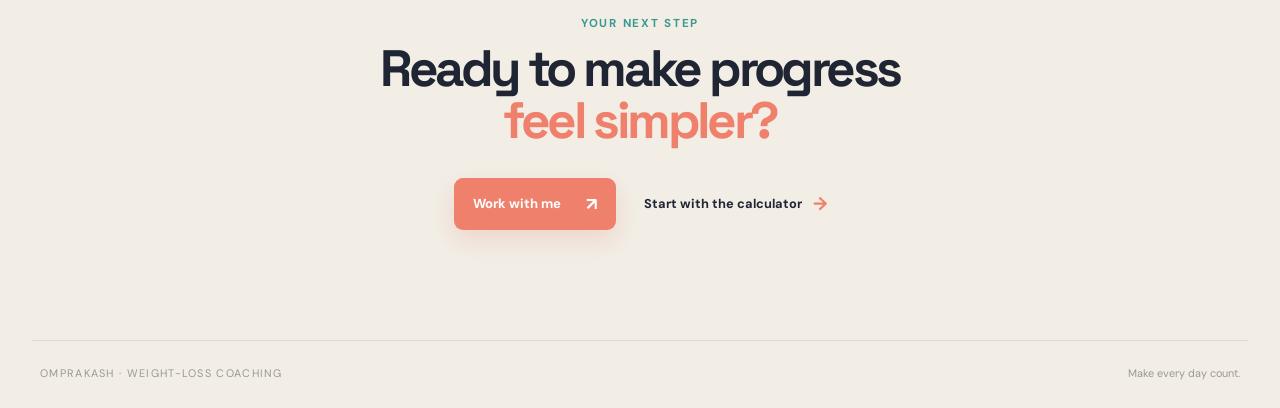
==== commit e084e703: "Added Blog Page" ====
--- a/about.html
+++ b/about.html
@@ -14,7 +14,7 @@
   <main class="home-shell">
     <nav class="site-nav" aria-label="Main navigation">
       <a class="brand" href="index.html"><span class="brand-mark">S</span><span>Shyam Sundar <b>R</b></span></a>
-      <div class="nav-links"><a href="index.html">Home</a><a class="active" href="about.html">About</a><a href="calculator.html">Calorie calculator</a><a class="nav-cta" href="index.html#contact">Work with me <span>↗</span></a></div>
+      <div class="nav-links"><a href="index.html">Home</a><a class="active" href="about.html">About</a><a href="calculator.html">Calorie calculator</a><a href="blog.html">Journal</a><a class="nav-cta" href="index.html#contact">Work with me <span>↗</span></a></div>
     </nav>
 
     <section class="about-hero">
--- a/style.css
+++ b/style.css
@@ -126,9 +126,40 @@
 .results-tip span { color: var(--gold); }
 footer { display: flex; justify-content: space-between; padding: 25px 42px 0; color: #99988f; font-size: .68rem; letter-spacing: .12em; }
 footer span:last-child { letter-spacing: 0; }
+.blog-hero { padding: 74px 8px 65px; border-bottom: 1px solid rgba(31,37,51,.1); }
+.blog-hero h1 { max-width: 760px; margin-top: 12px; }
+.blog-hero .hero-text { max-width: 550px; }
+.post-grid { display: grid; grid-template-columns: repeat(3, 1fr); gap: 18px; padding: 58px 8px 95px; }
+.post-card { display: flex; flex-direction: column; min-height: 390px; padding: 28px; border-radius: 18px; background: var(--paper); box-shadow: 0 14px 35px rgba(52,48,35,.06); transition: transform .2s ease, box-shadow .2s ease; }
+.post-card:hover { transform: translateY(-5px); box-shadow: 0 20px 45px rgba(52,48,35,.11); }
+.post-card:nth-child(2) { background: var(--teal); color: white; }
+.post-card:nth-child(3) { background: #f8e6c7; }
+.post-card .post-meta { color: var(--coral-dark); }
+.post-card:nth-child(2) .post-meta { color: #b3e2d9; }
+.post-card h2 { margin: 32px 0 14px; font-size: 1.7rem; line-height: 1.08; letter-spacing: -.05em; }
+.post-card p:not(.post-meta) { margin: 0; color: var(--muted); font-size: .86rem; line-height: 1.7; }
+.post-card:nth-child(2) p:not(.post-meta) { color: rgba(255,255,255,.72); }
+.post-card .text-link { margin-top: auto; padding-top: 28px; }
+.post-card:nth-child(2) .text-link { color: white; }
+.post-meta { margin: 0; font-size: .68rem; font-weight: 700; letter-spacing: .12em; text-transform: uppercase; }
+.post-page .site-nav { margin-bottom: 10px; }
+.article-header { max-width: 810px; padding: 72px 8px 48px; }
+.article-header h1 { max-width: 810px; margin-top: 14px; font-size: clamp(3.25rem, 6vw, 6.2rem); }
+.article-dek { max-width: 640px; margin: 25px 0 0; color: var(--muted); font-size: 1.08rem; line-height: 1.7; }
+.article-layout { display: grid; grid-template-columns: minmax(0, 760px) 250px; gap: 90px; padding: 35px 8px 100px; border-top: 1px solid rgba(31,37,51,.1); }
+.article-body p, .article-body li { color: #5e6673; font-size: 1rem; line-height: 1.85; }
+.article-body h2 { margin: 35px 0 14px; font-size: 1.65rem; letter-spacing: -.04em; }
+.article-body ul { padding-left: 22px; }
+.article-body li { margin: 8px 0; }
+.article-note { align-self: start; padding: 24px; border-radius: 15px; background: var(--teal-light); }
+.article-note .section-kicker { color: var(--teal); }
+.article-note p:last-child { margin: 0; color: #4f7773; font-size: .84rem; line-height: 1.65; }
+.article-back { margin-bottom: 25px; }
+.post-page footer { padding-left: 8px; padding-right: 8px; }
 @media (max-width: 800px) { .page-shell { padding-top: 42px; } .hero { padding: 0 10px 36px; } .hero-orbit { width: 130px; height: 130px; } .orbit-core { inset: 32px; } .calculator-grid { grid-template-columns: 1fr; } .form-card, .results-card { min-height: auto; padding: 28px; } .results-empty { height: 330px; } footer { padding-left: 10px; padding-right: 10px; } }
 @media (max-width: 520px) { .hero { display: block; } .hero-orbit { margin: 35px auto 0; } h1 { font-size: 3.5rem; } .two-columns { grid-template-columns: 1fr; } .form-card, .results-card { border-radius: 18px; } .status-pill { display: none; } .maintenance-summary strong { font-size: 2.7rem; } footer { gap: 10px; flex-direction: column; } }
 @media (max-width: 800px) { .home-shell { width: min(100% - 36px, 620px); } .site-nav { padding-left: 0; padding-right: 0; }.nav-links { gap: 13px; }.nav-links a:not(.nav-cta) { display: none; }.home-hero { grid-template-columns: 1fr; gap: 42px; padding: 35px 0 60px; }.home-hero h1 { font-size: clamp(4rem, 17vw, 6rem); }.hero-visual { min-height: 470px; }.promise-section, .method-section { grid-template-columns: 1fr; gap: 40px; }.method-section { margin: 0 -18px; padding-left: 18px; padding-right: 18px; }.promise-grid { gap: 35px; }.calculator-promo { align-items: flex-start; flex-direction: column; margin-left: 0; margin-right: 0; padding: 32px; } }
+@media (max-width: 800px) { .post-grid { grid-template-columns: 1fr; padding-top: 38px; }.post-card { min-height: 320px; }.article-layout { grid-template-columns: 1fr; gap: 35px; }.article-header { padding-top: 45px; }.article-header h1 { font-size: clamp(3.2rem, 14vw, 5rem); } }
 @media (max-width: 800px) { .about-hero { grid-template-columns: 1fr; gap: 40px; padding: 45px 0 60px; }.about-hero h1 { font-size: clamp(4rem, 16vw, 6rem); }.about-photo { height: 460px; }.about-story { grid-template-columns: 1fr; gap: 35px; padding: 65px 0; }.values-section { margin: 0 -18px; padding-left: 18px; padding-right: 18px; }.values-grid { gap: 28px; }.about-cta { padding: 75px 0 85px; } }
 @media (max-width: 520px) { .home-shell { width: min(100% - 28px, 500px); }.brand { font-size: .78rem; }.hero-actions { align-items: flex-start; flex-direction: column; gap: 18px; }.hero-visual, .hero-image { min-height: 390px; }.card-top { left: 18px; }.card-bottom { left: 16px; bottom: 24px; }.calculator-promo h2 { font-size: 1.8rem; }.steps-card small { display: none; } }
 @media (max-width: 520px) { .about-photo { height: 390px; }.values-grid { grid-template-columns: 1fr; gap: 30px; }.about-cta > div { align-items: flex-start; flex-direction: column; gap: 20px; }.about-cta .primary-button { align-self: center; } }
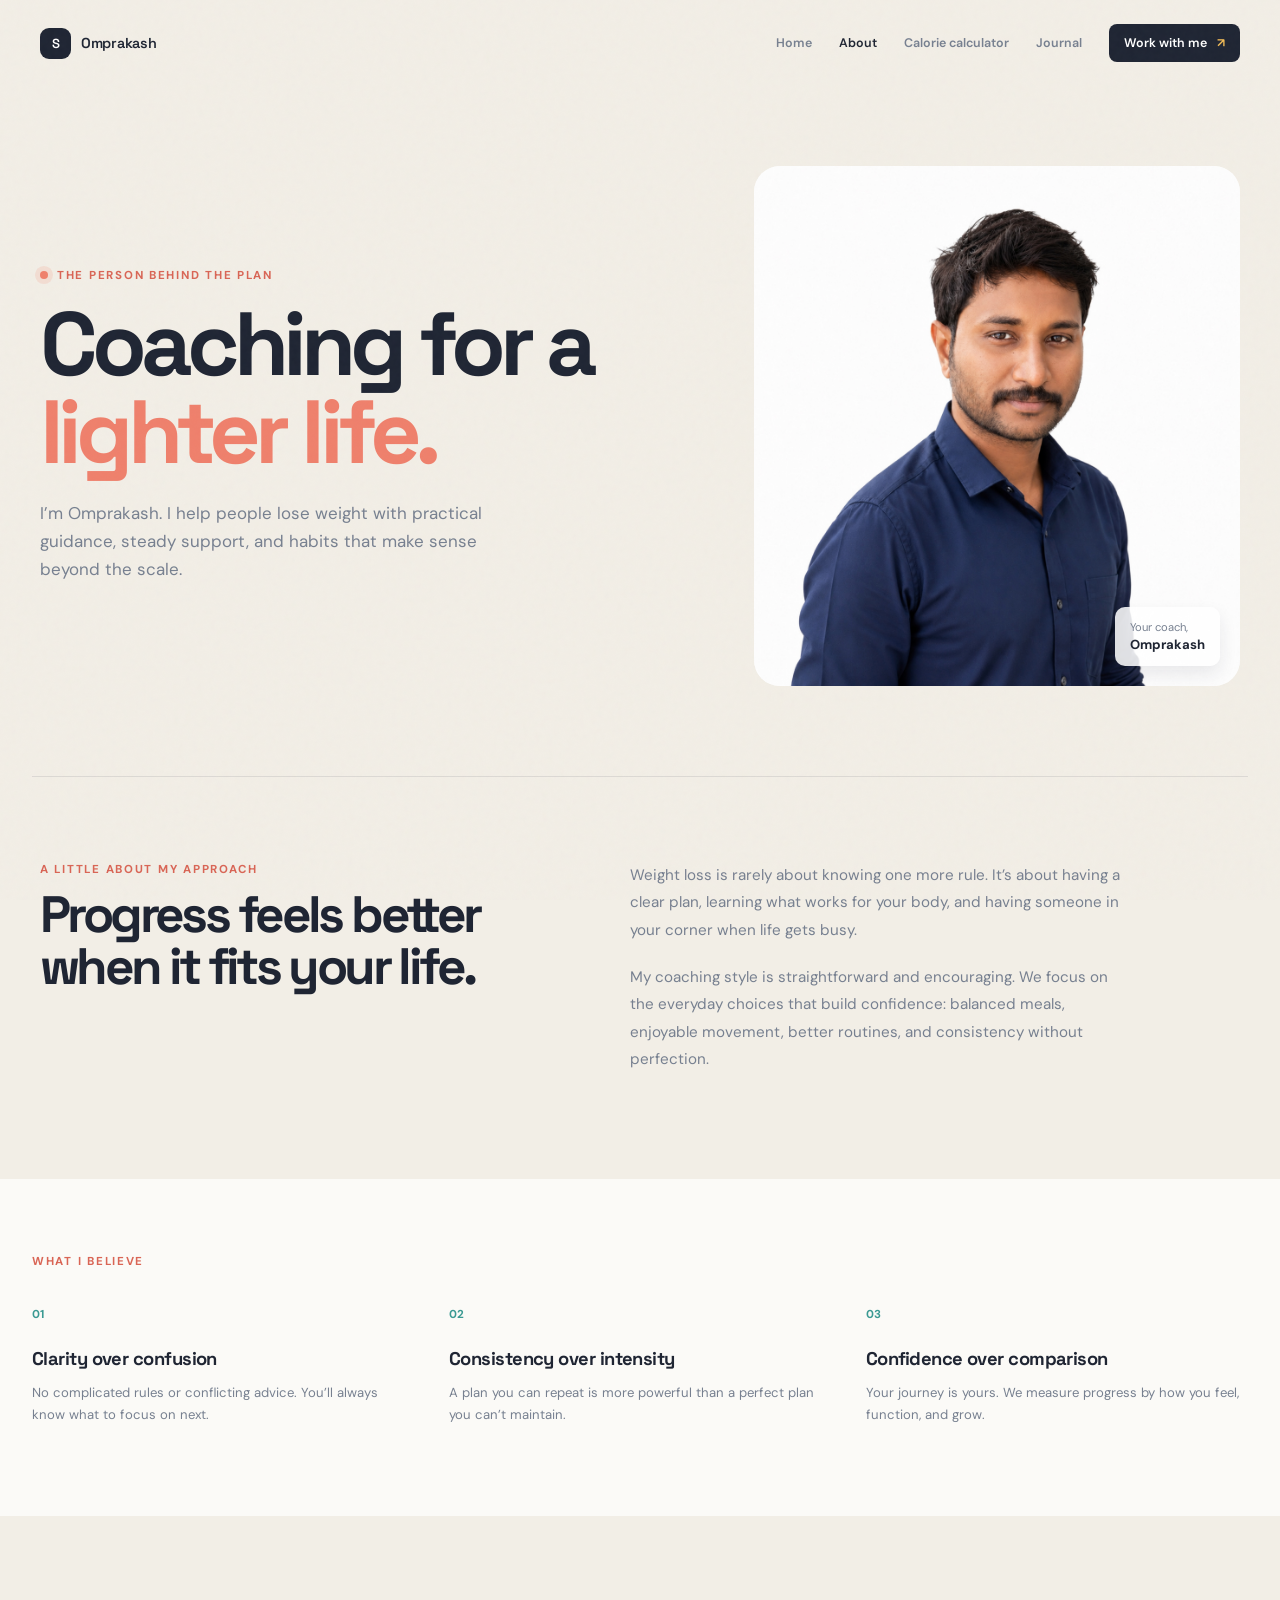
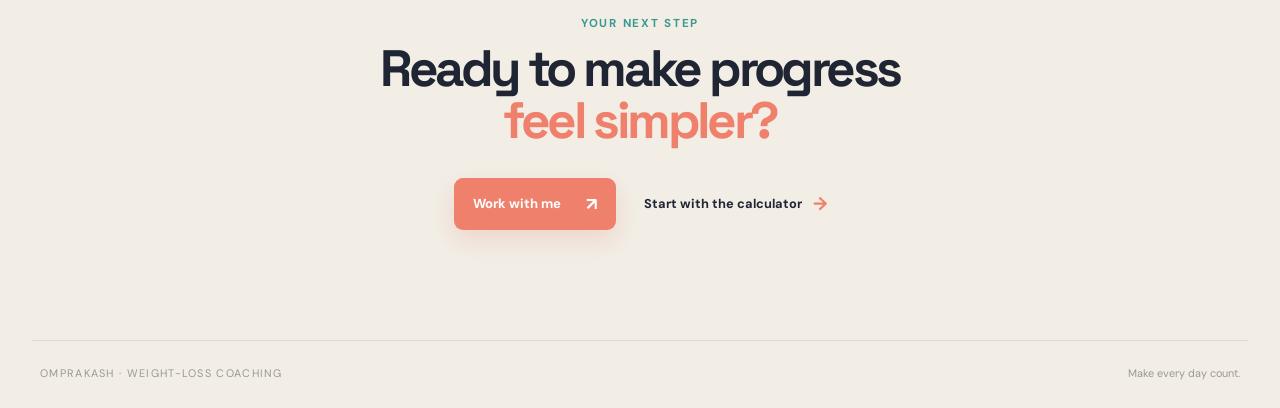
==== commit c6ccdfc1: "Name changes all pages" ====
--- a/about.html
+++ b/about.html
@@ -13,13 +13,13 @@
 <body class="about-page">
   <main class="home-shell">
     <nav class="site-nav" aria-label="Main navigation">
-      <a class="brand" href="index.html"><span class="brand-mark">S</span><span>Shyam Sundar <b>R</b></span></a>
+      <a class="brand" href="index.html"><span class="brand-mark">S</span><span>Omprakash</span></a>
       <div class="nav-links"><a href="index.html">Home</a><a class="active" href="about.html">About</a><a href="calculator.html">Calorie calculator</a><a href="blog.html">Journal</a><a class="nav-cta" href="index.html#contact">Work with me <span>↗</span></a></div>
     </nav>
 
     <section class="about-hero">
-      <div class="about-hero-copy"><p class="eyebrow"><span class="eyebrow-dot"></span> The person behind the plan</p><h1>Coaching for a<br /><em>lighter life.</em></h1><p class="hero-text">I’m Shyam Sundar R. I help people lose weight with practical guidance, steady support, and habits that make sense beyond the scale.</p></div>
-      <div class="about-photo"><img src="omprakash_image.jpg" alt="Shyam Sundar R, weight-loss coach" /><span class="photo-caption">Your coach,<br /><strong>Shyam Sundar R</strong></span></div>
+      <div class="about-hero-copy"><p class="eyebrow"><span class="eyebrow-dot"></span> The person behind the plan</p><h1>Coaching for a<br /><em>lighter life.</em></h1><p class="hero-text">I’m Omprakash. I help people lose weight with practical guidance, steady support, and habits that make sense beyond the scale.</p></div>
+      <div class="about-photo"><img src="omprakash_image.jpg" alt="Omprakash, weight-loss coach" /><span class="photo-caption">Your coach,<br /><strong>Omprakash</strong></span></div>
     </section>
 
     <section class="about-story"><div><p class="section-kicker">A little about my approach</p><h2>Progress feels better<br />when it fits your life.</h2></div><div class="story-copy"><p>Weight loss is rarely about knowing one more rule. It’s about having a clear plan, learning what works for your body, and having someone in your corner when life gets busy.</p><p>My coaching style is straightforward and encouraging. We focus on the everyday choices that build confidence: balanced meals, enjoyable movement, better routines, and consistency without perfection.</p></div></section>
